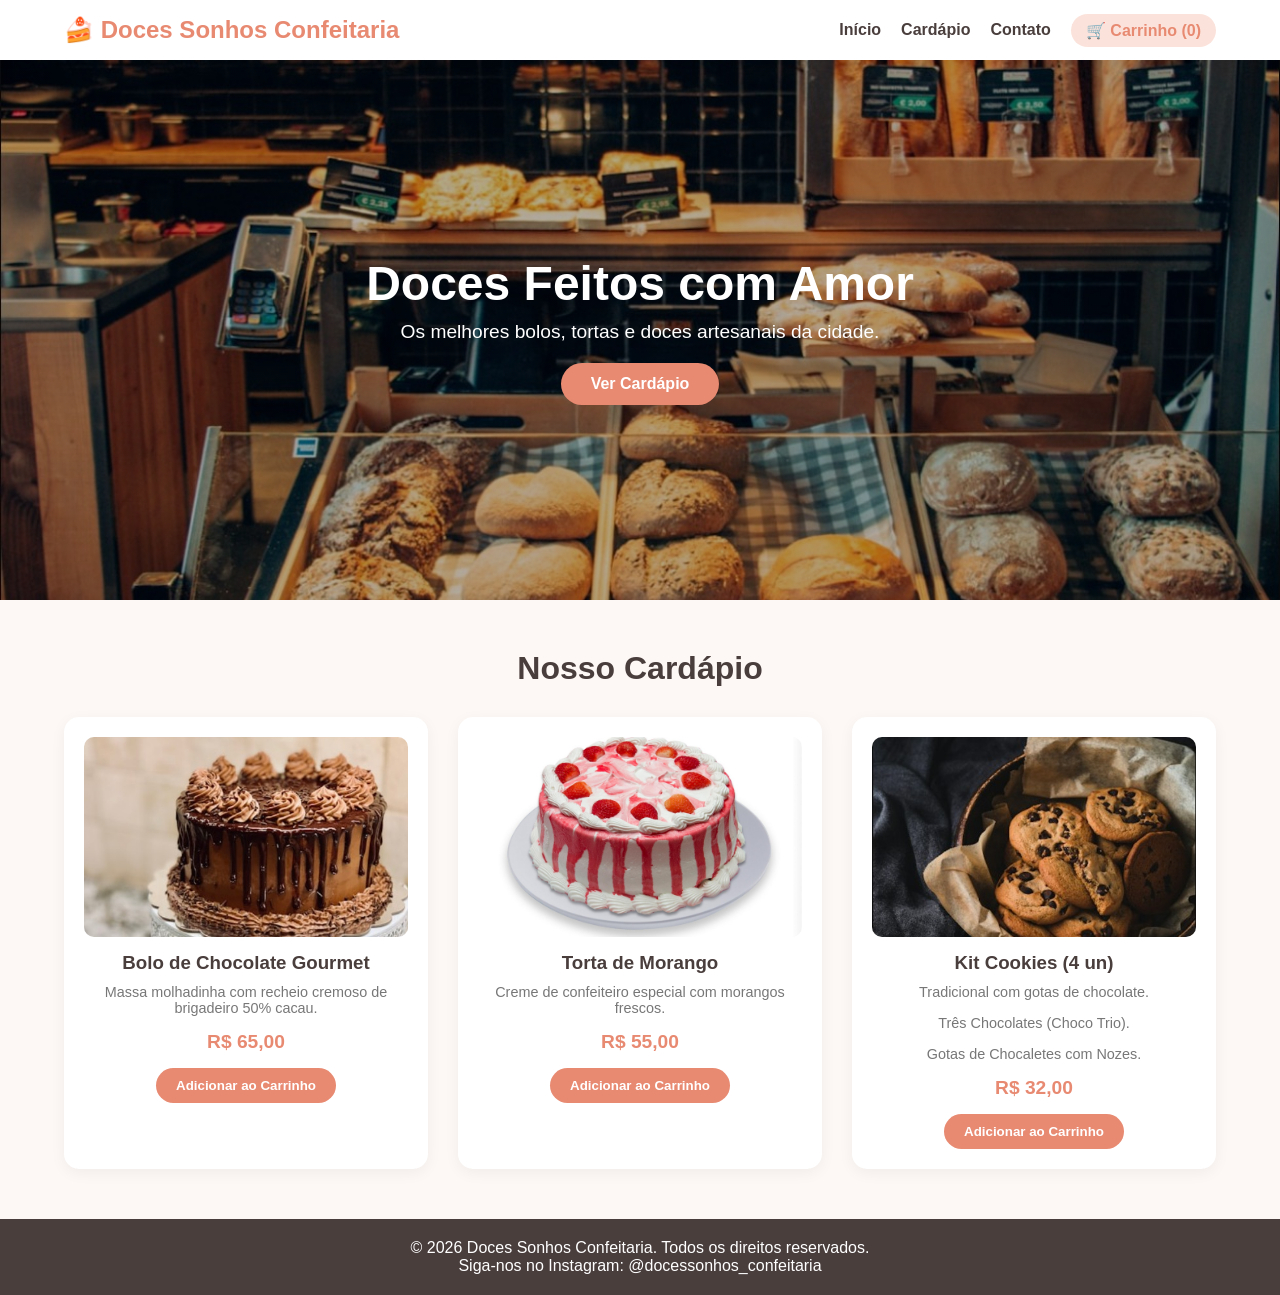
==== index.html @ 01307474 "Add files via upload" ====
<!DOCTYPE html>
<html lang="pt-BR">
<head>
    <meta charset="UTF-8">
    <meta name="viewport" content="width=device-width, initial-scale=1.0">
    <title>Doces Sonhos | Confeitaria Artesanal</title>
    <link rel="stylesheet" href="estilo.css">
    <link rel="icon" type="imagem.jpeg" href="./imagens/icon_bolo.jpeg"
</head>
<body>

    <!-- Cabeçalho / Navegação -->
    <header>
        <div class="logo">🍰 Doces Sonhos Confeitaria</div>
        <nav>
            <ul>
                <li><a href="index.html#home">Início</a></li>
                <li><a href="index.html#produtos">Cardápio</a></li>
                <li><a href="index.html#contato">Contato</a></li>
                <li>
                    <a href="carrinho.html" class="carrinho-link">
                        🛒 Carrinho (<span id="cart-count">0</span>)
                    </a>
                </li>
            </ul>
        </nav>
    </header>

    <!-- Banner Principal -->
    <section id="home" class="hero">
        <div class="hero-text">
            <h1>Doces Feitos com Amor</h1>
            <p>Os melhores bolos, tortas e doces artesanais da cidade.</p>
            <a href="#produtos" class="btn">Ver Cardápio</a>
        </div>
    </section>

    <!-- Seção de Produtos -->
    <section id="produtos" class="produtos">
        <h2>Nosso Cardápio</h2>
        <div class="grid-produtos">
            
            <div class="card-produto">
                <img src="imagens/Bolo_chocolate.jpeg" alt="Bolo de Chocolate">
                <h3>Bolo de Chocolate Gourmet</h3>
                <p>Massa molhadinha com recheio cremoso de brigadeiro 50% cacau.</p>
                <span class="preco">R$ 65,00</span>
                <button onclick="adicionarAoCarrinho('Bolo de Chocolate Gourmet', 65)">Adicionar ao Carrinho</button>
            </div>

            <div class="card-produto">
                <img src="imagens/Torta_morango.jpeg" alt="Torta de Morango">
                <h3>Torta de Morango</h3>
                <p>Creme de confeiteiro especial com morangos frescos.</p>
                <span class="preco">R$ 55,00</span>
                <button onclick="adicionarAoCarrinho('Torta de Morango', 55)">Adicionar ao Carrinho</button>
            </div>

            <div class="card-produto">
                <img src="imagens/Cookies.jpeg" alt="Cupcake de Baunilha">
                <h3>Kit Cookies (4 un)</h3>
                <p>Tradicional com gotas de chocolate.</p>
                <p>Três Chocolates (Choco Trio).</p>
                <p>Gotas de Chocaletes com Nozes.</p>
                <span class="preco">R$ 32,00</span>
                <button onclick="adicionarAoCarrinho('Kit Cookies (4 un)', 32)">Adicionar ao Carrinho</button>
            </div>

        </div>
    </section>

    <!-- Rodapé -->
    <footer id="contato">
        <p>&copy; 2026 Doces Sonhos Confeitaria. Todos os direitos reservados.</p>
        <p>Siga-nos no Instagram: @docessonhos_confeitaria</p>
    </footer>

    <script src="script.js"></script>
</body>
</html>
---- estilo.css ----
/* Configurações Gerais */
* {
    margin: 0;
    padding: 0;
    box-sizing: border-box;
    font-family: 'Segoe UI', Tahoma, Geneva, Verdana, sans-serif;
}

body {
    background-color: #fdf8f5;
    color: #4a3e3d;
    min-height: 100vh;
    display: flex;
    flex-direction: column;
}

/* Cabeçalho */
header {
    background-color: #fff;
    padding: 1rem 5%;
    display: flex;
    justify-content: space-between;
    align-items: center;
    box-shadow: 0 2px 10px rgba(0,0,0,0.05);
    position: sticky;
    top: 0;
    z-index: 100;
}

.logo {
    font-size: 1.5rem;
    font-weight: bold;
    color: #e88a72;
}

nav ul {
    display: flex;
    list-style: none;
    gap: 20px;
    align-items: center;
}

nav a {
    text-decoration: none;
    color: #4a3e3d;
    font-weight: 600;
    transition: color 0.3s;
}

nav a:hover {
    color: #e88a72;
}

.carrinho-link {
    background-color: #fbe3db;
    padding: 8px 15px;
    border-radius: 20px;
    color: #e88a72 !important;
}

.carrinho-link.ativo {
    background-color: #e88a72;
    color: white !important;
}

/* Banner Principal */
.hero {
    height: 60vh;
    background: linear-gradient(rgba(0,0,0,0.3), rgba(0,0,0,0.3)), url('./imagens/Banner_principal.jpeg') center/cover;
    display: flex;
    align-items: center;
    justify-content: center;
    text-align: center;
    color: white;
}

.hero-text h1 { font-size: 3rem; margin-bottom: 10px; }
.hero-text p { font-size: 1.2rem; margin-bottom: 20px; }

.btn {
    display: inline-block;
    padding: 12px 30px;
    background-color: #e88a72;
    color: white;
    text-decoration: none;
    border-radius: 25px;
    font-weight: bold;
    transition: background 0.3s;
}

.btn:hover { background-color: #d6755c; }

/* Seção de Produtos */
.produtos {
    padding: 50px 5%;
    text-align: center;
}

.produtos h2 {
    font-size: 2rem;
    margin-bottom: 30px;
}

.grid-produtos {
    display: grid;
    grid-template-columns: repeat(auto-fit, minmax(280px, 1fr));
    gap: 30px;
}

.card-produto {
    background: white;
    padding: 20px;
    border-radius: 15px;
    box-shadow: 0 4px 15px rgba(0,0,0,0.05);
    display: flex;
    flex-direction: column;
    align-items: center;
}

.card-produto img {
    width: 100%;
    height: 200px;
    object-fit: cover;
    border-radius: 10px;
    margin-bottom: 15px;
}

.card-produto h3 { margin-bottom: 10px; }
.card-produto p { font-size: 0.9rem; color: #777; margin-bottom: 15px; }

.preco {
    font-size: 1.2rem;
    font-weight: bold;
    color: #e88a72;
    margin-bottom: 15px;
}

.card-produto button {
    background-color: #e88a72;
    color: white;
    border: none;
    padding: 10px 20px;
    border-radius: 20px;
    cursor: pointer;
    font-weight: bold;
    transition: background 0.3s;
}

.card-produto button:hover { background-color: #d6755c; }

/* Estilos da Página do Carrinho (carrinho.html) */
.carrinho-pagina {
    padding: 40px 5%;
    flex: 1;
    max-width: 1100px;
    margin: 0 auto;
    width: 100%;
}

.carrinho-pagina h1 {
    margin-bottom: 30px;
    color: #4a3e3d;
}

.carrinho-container {
    display: grid;
    grid-template-columns: 2fr 1fr;
    gap: 30px;
}

@media (max-width: 768px) {
    .carrinho-container { grid-template-columns: 1fr; }
}

.lista-carrinho {
    background: white;
    padding: 20px;
    border-radius: 15px;
    box-shadow: 0 4px 15px rgba(0,0,0,0.05);
}

.item-carrinho {
    display: flex;
    justify-content: space-between;
    align-items: center;
    padding: 15px 0;
    border-bottom: 1px solid #eee;
}

.item-carrinho:last-child { border-bottom: none; }

.item-info h3 { font-size: 1.1rem; }
.item-info p { color: #888; font-size: 0.9rem; }

.btn-remover {
    background-color: #ff5252;
    color: white;
    border: none;
    padding: 6px 12px;
    border-radius: 5px;
    cursor: pointer;
}

.resumo-carrinho {
    background: white;
    padding: 20px;
    border-radius: 15px;
    box-shadow: 0 4px 15px rgba(0,0,0,0.05);
    height: fit-content;
}

.resumo-carrinho h2 { margin-bottom: 20px; font-size: 1.3rem; }

.linha-total {
    display: flex;
    justify-content: space-between;
    font-size: 1.3rem;
    margin-bottom: 20px;
}

.btn-whatsapp {
    width: 100%;
    background-color: #25d366; /* Verde WhatsApp */
    color: white;
    border: none;
    padding: 12px;
    border-radius: 25px;
    font-size: 1rem;
    font-weight: bold;
    cursor: pointer;
    margin-bottom: 10px;
}

.btn-whatsapp:hover { background-color: #1ebc57; }

.btn-voltar {
    display: block;
    text-align: center;
    color: #888;
    text-decoration: none;
    font-size: 0.9rem;
}

/* Rodapé */
footer {
    background-color: #4a3e3d;
    color: white;
    text-align: center;
    padding: 20px;
    margin-top: auto;
}
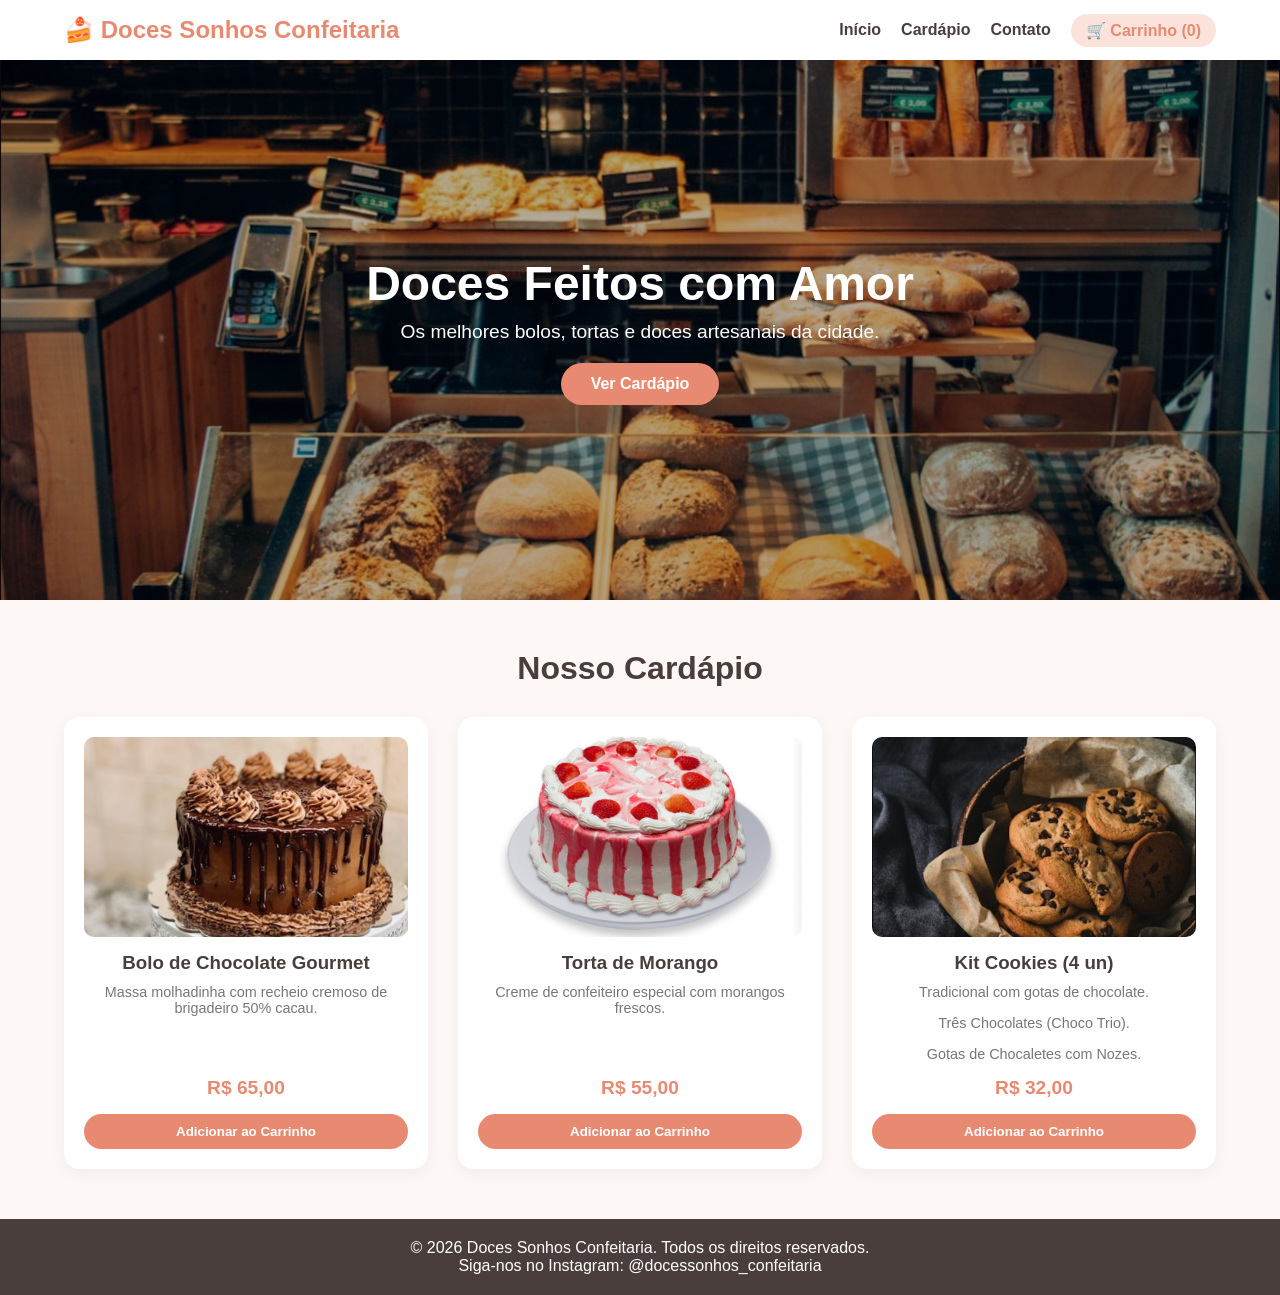
==== commit d41313ad: "Adicionei responsividade ao site e realizei pequenos ajustes ao código" ====
--- a/index.html
+++ b/index.html
@@ -5,7 +5,7 @@
     <meta name="viewport" content="width=device-width, initial-scale=1.0">
     <title>Doces Sonhos | Confeitaria Artesanal</title>
     <link rel="stylesheet" href="estilo.css">
-    <link rel="icon" type="imagem.jpeg" href="./imagens/icon_bolo.jpeg"
+    <link rel="icon" type="imagem.jpeg" href="./imagens/icon_bolo.jpeg">
 </head>
 <body>
 
--- a/estilo.css
+++ b/estilo.css
@@ -66,16 +66,25 @@
 /* Banner Principal */
 .hero {
     height: 60vh;
+    min-height: 350px;
     background: linear-gradient(rgba(0,0,0,0.3), rgba(0,0,0,0.3)), url('./imagens/Banner_principal.jpeg') center/cover;
     display: flex;
     align-items: center;
     justify-content: center;
     text-align: center;
     color: white;
-}
-
-.hero-text h1 { font-size: 3rem; margin-bottom: 10px; }
-.hero-text p { font-size: 1.2rem; margin-bottom: 20px; }
+    padding: 20px;
+}
+
+.hero-text h1 { 
+    font-size: 3rem; 
+    margin-bottom: 10px; 
+}
+
+.hero-text p { 
+    font-size: 1.2rem; 
+    margin-bottom: 20px; 
+}
 
 .btn {
     display: inline-block;
@@ -133,6 +142,7 @@
     font-weight: bold;
     color: #e88a72;
     margin-bottom: 15px;
+    margin-top: auto;
 }
 
 .card-produto button {
@@ -144,6 +154,7 @@
     cursor: pointer;
     font-weight: bold;
     transition: background 0.3s;
+    width: 100%;
 }
 
 .card-produto button:hover { background-color: #d6755c; }
@@ -168,10 +179,6 @@
     gap: 30px;
 }
 
-@media (max-width: 768px) {
-    .carrinho-container { grid-template-columns: 1fr; }
-}
-
 .lista-carrinho {
     background: white;
     padding: 20px;
@@ -248,4 +255,65 @@
     text-align: center;
     padding: 20px;
     margin-top: auto;
+}
+
+/* ==========================================
+   MEDIA QUERIES - RESPONSIVIDADE
+   ========================================== */
+
+/* Tablets e Celulares Maiores (até 768px) */
+@media (max-width: 768px) {
+    header {
+        flex-direction: column;
+        gap: 15px;
+        padding: 1rem 3%;
+        text-align: center;
+    }
+
+    nav ul {
+        flex-wrap: wrap;
+        justify-content: center;
+        gap: 12px;
+    }
+
+    .hero {
+        height: 50vh;
+    }
+
+    .hero-text h1 {
+        font-size: 2.2rem;
+    }
+
+    .hero-text p {
+        font-size: 1rem;
+    }
+
+    .carrinho-container {
+        grid-template-columns: 1fr;
+    }
+}
+
+/* Celulares Menores (até 480px) */
+@media (max-width: 480px) {
+    .hero-text h1 {
+        font-size: 1.8rem;
+    }
+
+    .produtos {
+        padding: 30px 15px;
+    }
+
+    .grid-produtos {
+        grid-template-columns: 1fr; /* 1 coluna em celulares pequenos */
+    }
+
+    .item-carrinho {
+        flex-direction: column;
+        align-items: flex-start;
+        gap: 10px;
+    }
+
+    .btn-remover {
+        align-self: flex-end;
+    }
 }
